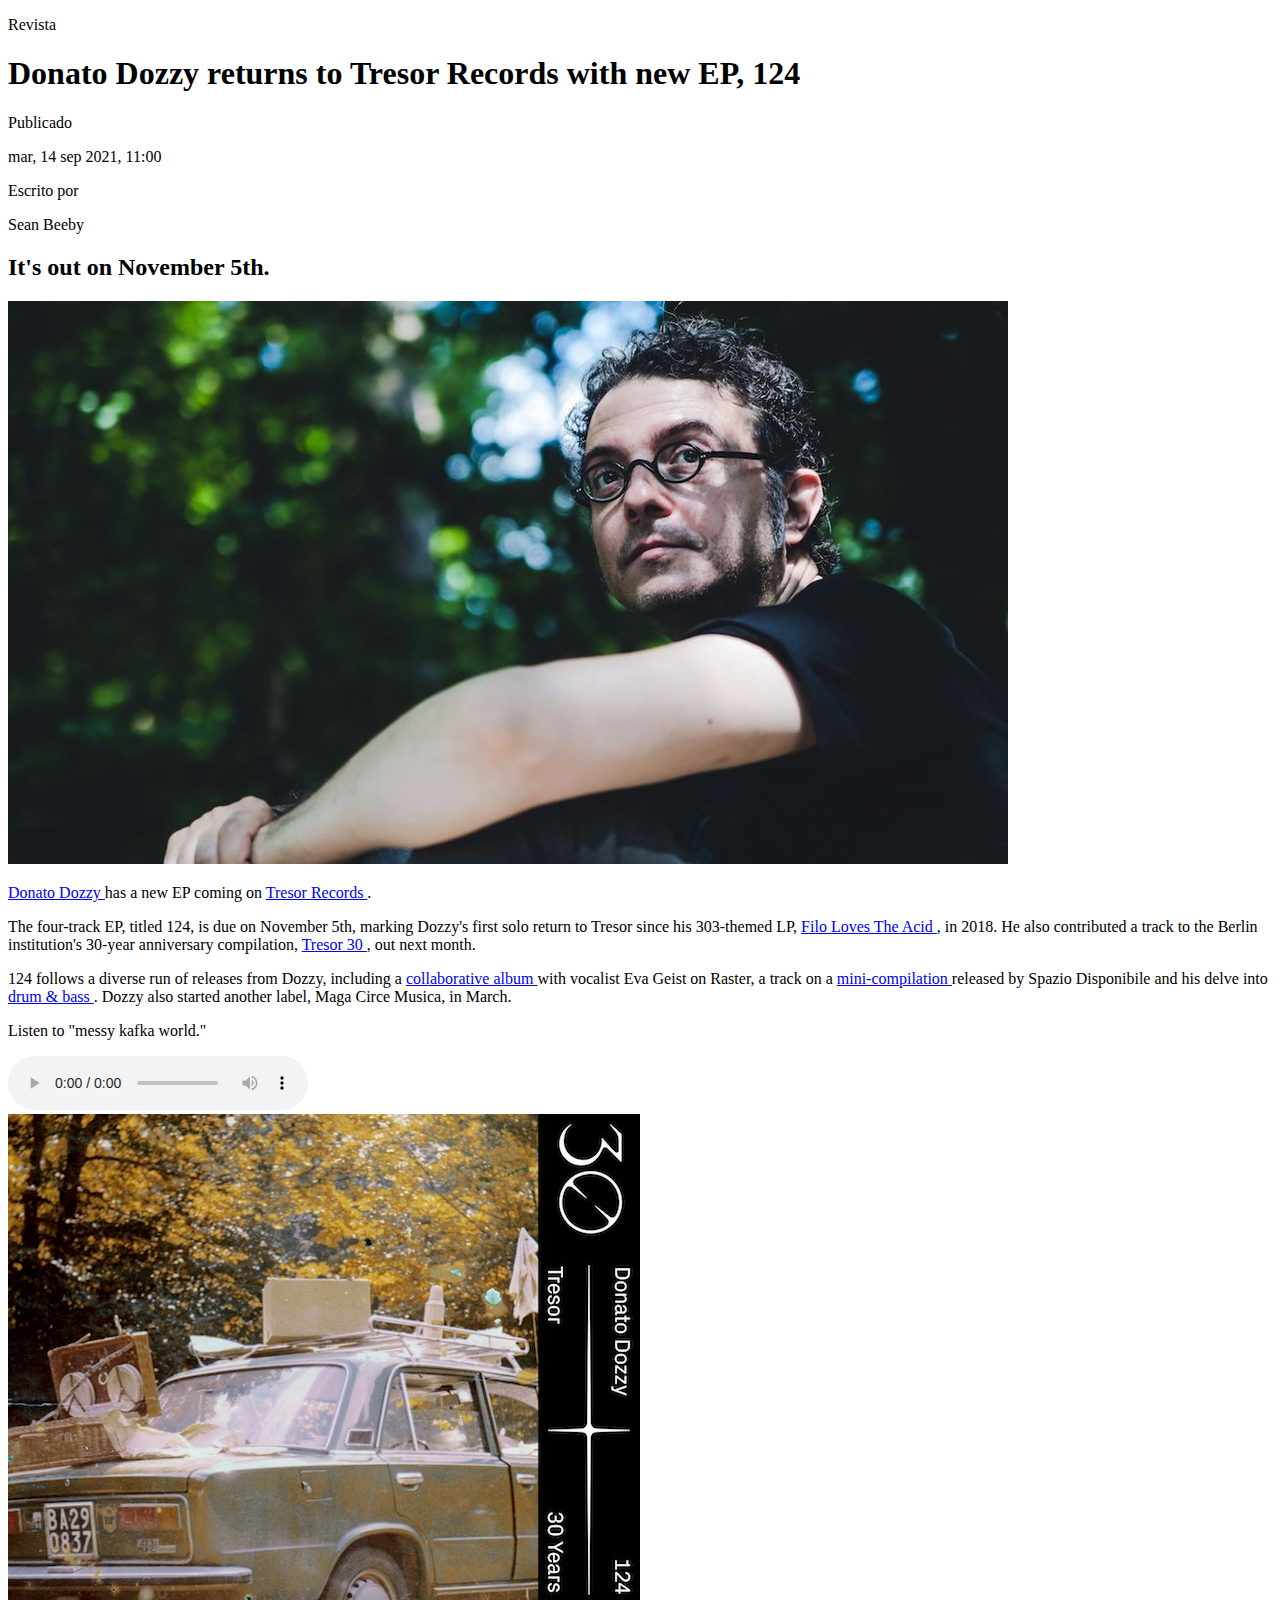
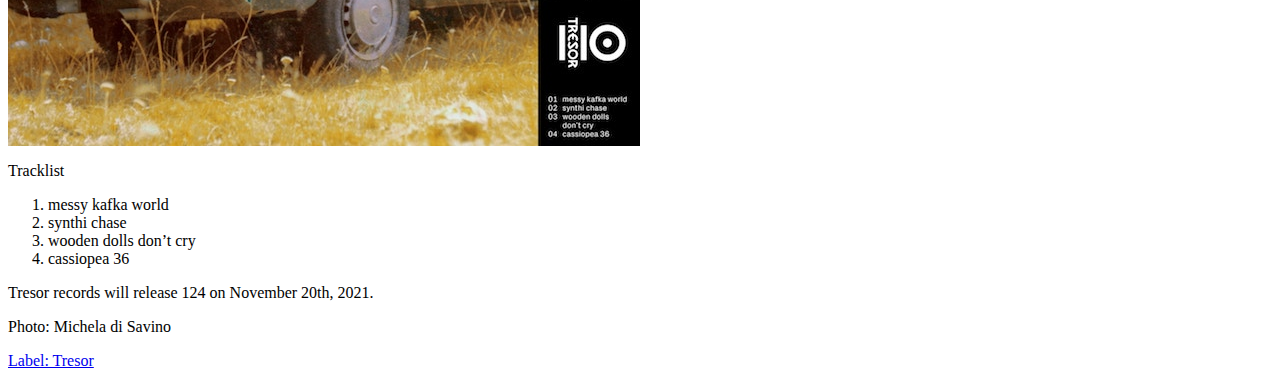
==== index.html @ 5bf3c591 "Initial Commit" ====
<!DOCTYPE html>
<html>
  <head>
    <meta charset="UTF-8">
    <meta name="viewport" content="width=device-width">
    <title>
      Donato Dozzy returns to Tresor Records with new EP, 124 · News ⟋ RA
    </title>
  </head>
  <body>
    <header>
      <div>
        <p>Revista</p>
        <h1>Donato Dozzy returns to Tresor Records with new EP, 124</h1>
      </div>
      <div>
        <span>
          <p>Publicado</p>
          <p>mar, 14 sep 2021, 11:00</p>
        </span>
        <span>
          <p>Escrito por</p>
          <p>Sean Beeby</p>
        </span>
      </div>
    </header>
    <main>
      <h2>
        It's out on November 5th.
      </h2>
      <img src="./images/donatodozzy.jpg" alt="Donato Dozzy press pic">
      <article>
        <p>
          <a href="https://ra.co/dj/donatodozzy">
            Donato Dozzy
          </a>
          has a new EP coming on
          <a href="https://ra.co/record-label.aspx?id=999">
            Tresor Records
          </a>.
        </p>
        <p>
          The four-track EP, titled 124, is due on November 5th, marking Dozzy's first solo return to Tresor
          since his 303-themed LP,
          <a href="https://ra.co/reviews/22749">
            Filo Loves The Acid
          </a>
          , in 2018.
          He also contributed a track to the Berlin institution's 30-year anniversary compilation,
          <a href="https://ra.co/news/75159">
            Tresor 30
          </a>
          , out next month.
        </p>
        <p>
          124 follows a diverse run of releases from Dozzy, including a
          <a href="https://ra.co/news/73414">
            collaborative album
          </a>
          with vocalist Eva Geist on Raster, a track on a
          <a href="https://ra.co/reviews/25342">
          mini-compilation
          </a>
           released by Spazio Disponibile and his delve into
          <a href="https://ra.co/reviews/25342">
          drum & bass
          </a>
          . Dozzy also started another label, Maga Circe Musica,
          in March.
        </p>
        <div>
          <p>
            Listen to "messy kafka world."
          </p>
          <audio controls>
            <source src="./audios/LondonGrammar-IfYouWaitCalibreRemix.mp3">
          </audio>
        </div>
        <img src="./images/albumcover.jpg" alt="Album Cover" style="display: block;">
        <div>
          <p>
            Tracklist
          </p>
          <ol>
            <li>
              messy kafka world
            </li>
            <li>
              synthi chase
            </li>
            <li>
              wooden dolls don’t cry
            </li>
            <li>
              cassiopea 36
            </li>
          </ol>
        </div>
        <p>
          Tresor records will release 124 on November 20th, 2021.
        </p>
        <p>
          Photo: Michela di Savino
        </p>
        <a href="https://ra.co/record-label.aspx?id=999">
          Label: Tresor
        </a>
      </article>
    </main>
  </body>
</html>
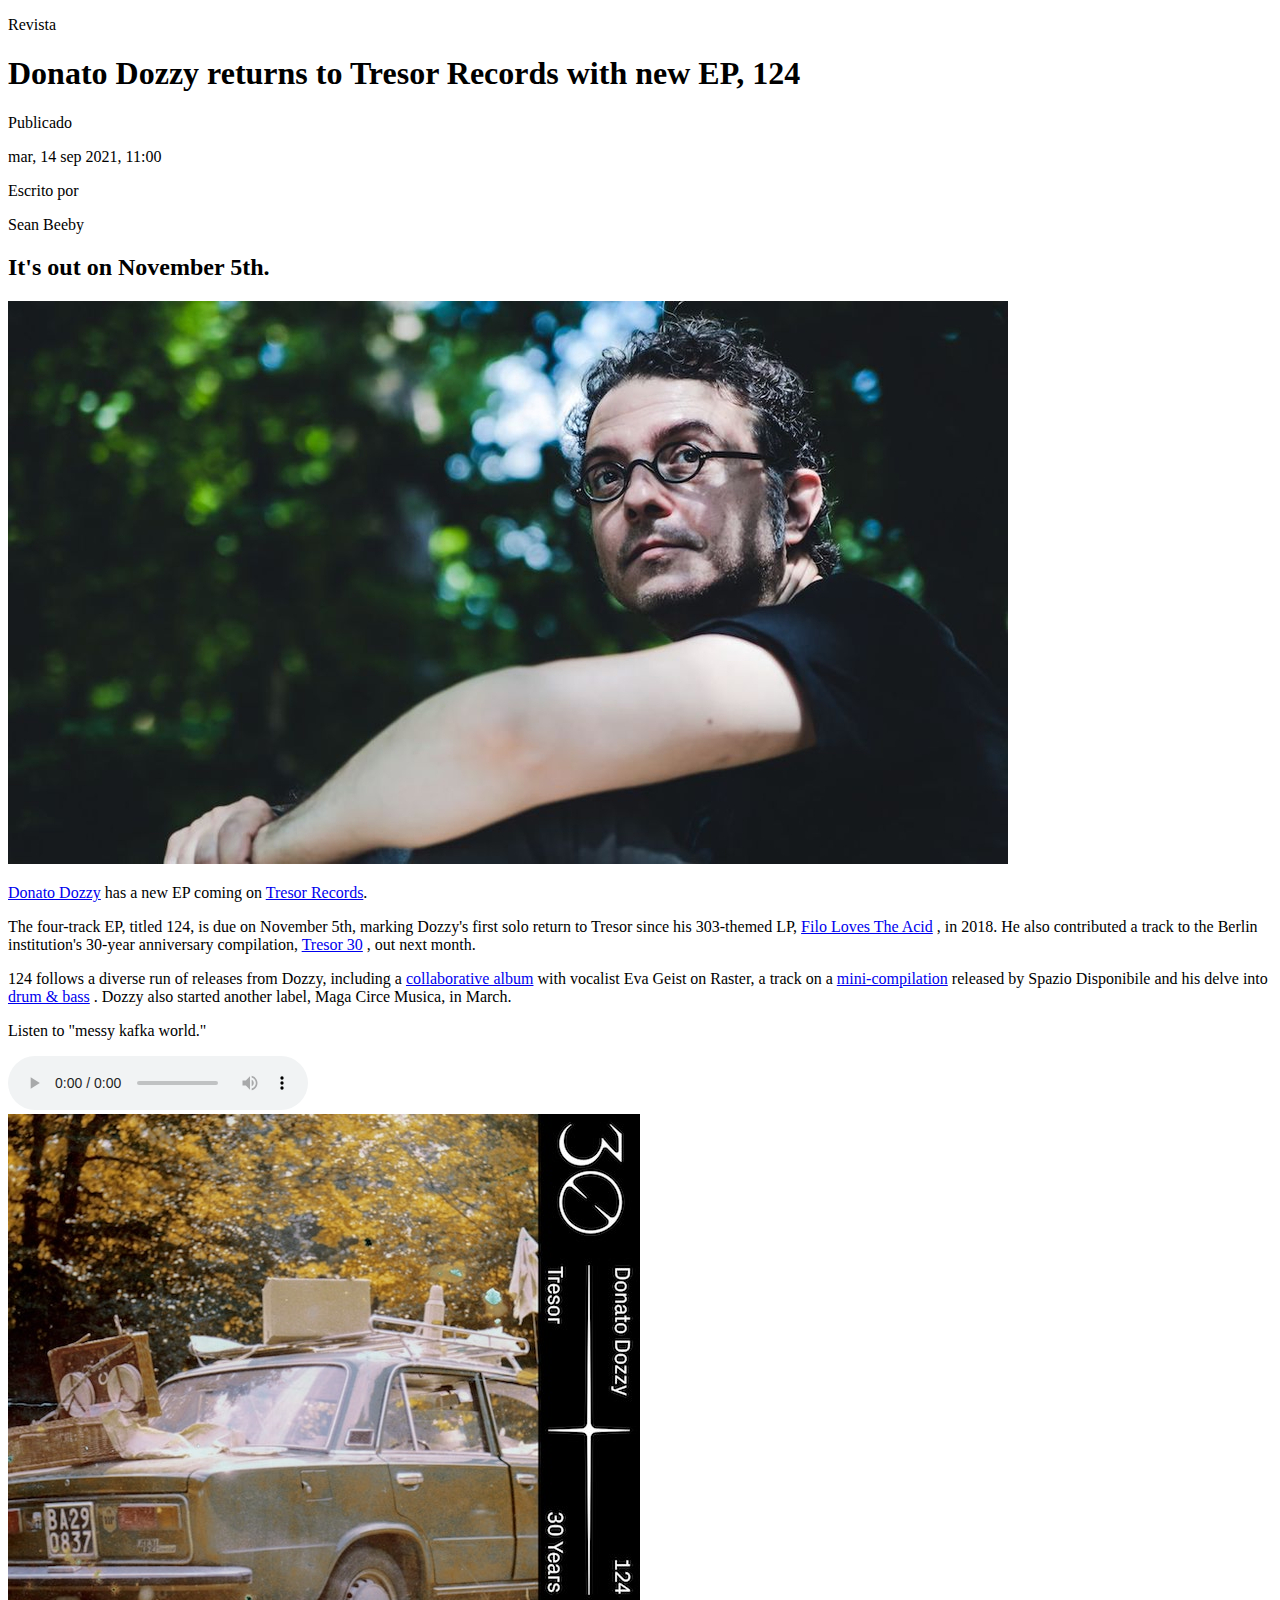
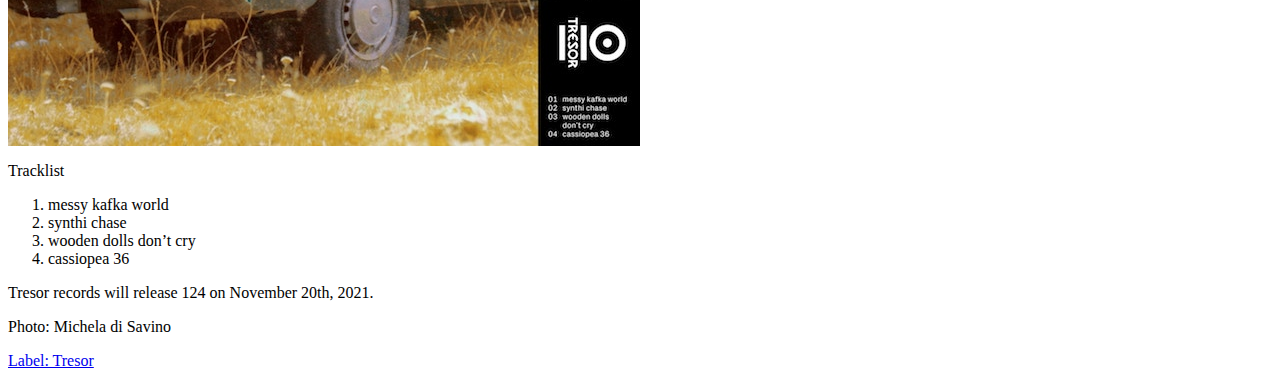
==== commit a7d64a52: "Correciones prolijidad codigo" ====
--- a/index.html
+++ b/index.html
@@ -3,9 +3,7 @@
   <head>
     <meta charset="UTF-8">
     <meta name="viewport" content="width=device-width">
-    <title>
-      Donato Dozzy returns to Tresor Records with new EP, 124 · News ⟋ RA
-    </title>
+    <title>Donato Dozzy returns to Tresor Records with new EP, 124 · News ⟋ RA</title>
   </head>
   <body>
     <header>
@@ -25,87 +23,57 @@
       </div>
     </header>
     <main>
-      <h2>
-        It's out on November 5th.
-      </h2>
+      <h2>It's out on November 5th.</h2>
       <img src="./images/donatodozzy.jpg" alt="Donato Dozzy press pic">
-      <article>
-        <p>
-          <a href="https://ra.co/dj/donatodozzy">
-            Donato Dozzy
-          </a>
-          has a new EP coming on
-          <a href="https://ra.co/record-label.aspx?id=999">
-            Tresor Records
-          </a>.
-        </p>
-        <p>
-          The four-track EP, titled 124, is due on November 5th, marking Dozzy's first solo return to Tresor
-          since his 303-themed LP,
-          <a href="https://ra.co/reviews/22749">
-            Filo Loves The Acid
-          </a>
-          , in 2018.
-          He also contributed a track to the Berlin institution's 30-year anniversary compilation,
-          <a href="https://ra.co/news/75159">
-            Tresor 30
-          </a>
-          , out next month.
-        </p>
-        <p>
-          124 follows a diverse run of releases from Dozzy, including a
-          <a href="https://ra.co/news/73414">
-            collaborative album
-          </a>
-          with vocalist Eva Geist on Raster, a track on a
-          <a href="https://ra.co/reviews/25342">
-          mini-compilation
-          </a>
-           released by Spazio Disponibile and his delve into
-          <a href="https://ra.co/reviews/25342">
-          drum & bass
-          </a>
-          . Dozzy also started another label, Maga Circe Musica,
-          in March.
-        </p>
-        <div>
-          <p>
-            Listen to "messy kafka world."
-          </p>
-          <audio controls>
-            <source src="./audios/LondonGrammar-IfYouWaitCalibreRemix.mp3">
-          </audio>
-        </div>
-        <img src="./images/albumcover.jpg" alt="Album Cover" style="display: block;">
-        <div>
-          <p>
-            Tracklist
-          </p>
-          <ol>
-            <li>
-              messy kafka world
-            </li>
-            <li>
-              synthi chase
-            </li>
-            <li>
-              wooden dolls don’t cry
-            </li>
-            <li>
-              cassiopea 36
-            </li>
-          </ol>
-        </div>
-        <p>
-          Tresor records will release 124 on November 20th, 2021.
-        </p>
-        <p>
-          Photo: Michela di Savino
-        </p>
-        <a href="https://ra.co/record-label.aspx?id=999">
-          Label: Tresor
-        </a>
-      </article>
+      
+      <p>
+        <a href="https://ra.co/dj/donatodozzy">Donato Dozzy</a>
+        has a new EP coming on
+        <a href="https://ra.co/record-label.aspx?id=999">Tresor Records</a>.
+      </p>
+      
+      <p>
+        The four-track EP, titled 124, is due on November 5th, marking Dozzy's first solo return to Tresor
+        since his 303-themed LP,
+        <a href="https://ra.co/reviews/22749">Filo Loves The Acid</a>
+        , in 2018. He also contributed a track to the Berlin institution's 30-year anniversary compilation,
+        <a href="https://ra.co/news/75159">Tresor 30</a>
+        , out next month.
+      </p>
+      
+      <p>
+        124 follows a diverse run of releases from Dozzy, including a
+        <a href="https://ra.co/news/73414">collaborative album</a>
+        with vocalist Eva Geist on Raster, a track on a
+        <a href="https://ra.co/reviews/25342">mini-compilation</a>
+        released by Spazio Disponibile and his delve into
+        <a href="https://ra.co/reviews/25342">drum & bass</a>
+        . Dozzy also started another label, Maga Circe Musica,
+        in March.
+      </p>
+      
+      <div>
+        <p>Listen to "messy kafka world."</p>
+        <audio controls>
+          <source src="./audios/LondonGrammar-IfYouWaitCalibreRemix.mp3">
+        </audio>
+      </div>
+      
+      <img src="./images/albumcover.jpg" alt="Album Cover" style="display: block;">
+      
+      <div>
+        <p>Tracklist</p>
+        <ol>
+          <li>messy kafka world</li>
+          <li>synthi chase</li>
+          <li>wooden dolls don’t cry</li>
+          <li>cassiopea 36</li>
+        </ol>
+      </div>
+      
+      <p>Tresor records will release 124 on November 20th, 2021.</p>
+      <p>Photo: Michela di Savino</p>
+      <a href="https://ra.co/record-label.aspx?id=999">Label: Tresor</a>
     </main>
   </body>
 </html>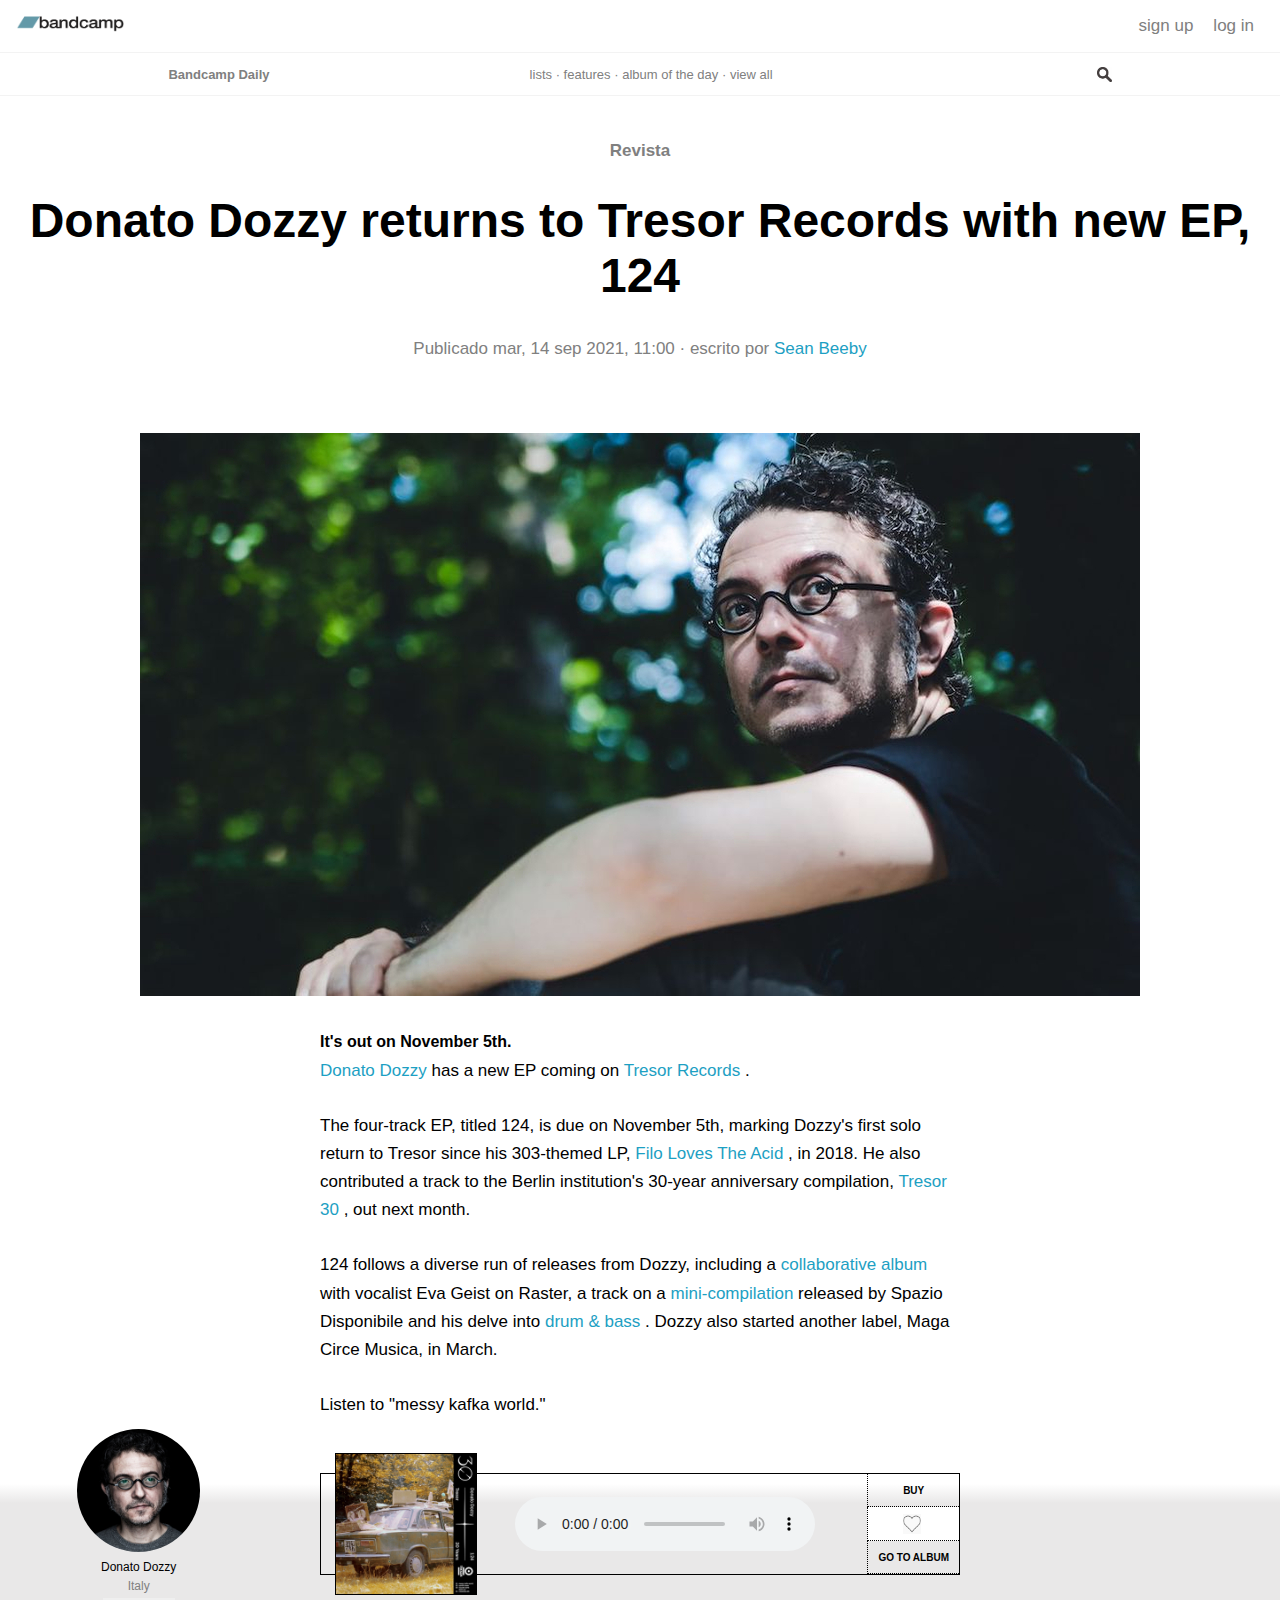
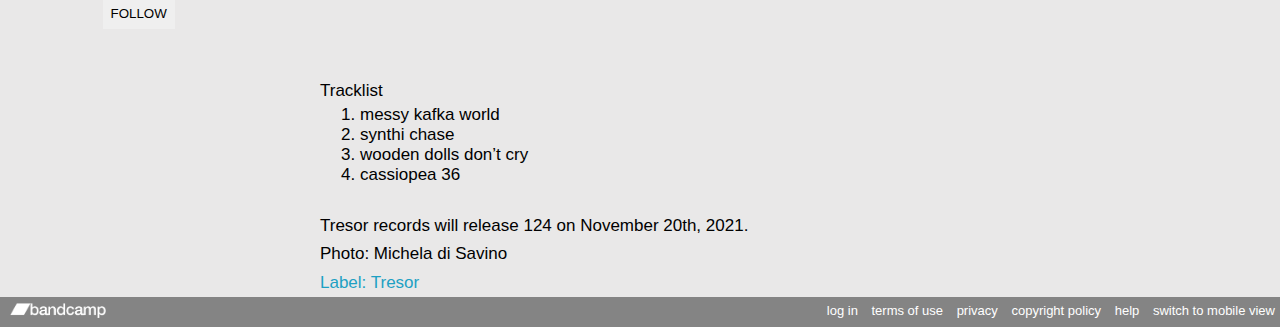
==== commit 23230801: "add style to index.html" ====
--- a/index.html
+++ b/index.html
@@ -1,79 +1,169 @@
 <!DOCTYPE html>
 <html>
-  <head>
+<head>
     <meta charset="UTF-8">
     <meta name="viewport" content="width=device-width">
+    <link rel="stylesheet" href="style.css">
     <title>Donato Dozzy returns to Tresor Records with new EP, 124 · News ⟋ RA</title>
-  </head>
-  <body>
+</head>
+<body>
     <header>
-      <div>
-        <p>Revista</p>
-        <h1>Donato Dozzy returns to Tresor Records with new EP, 124</h1>
-      </div>
-      <div>
-        <span>
-          <p>Publicado</p>
-          <p>mar, 14 sep 2021, 11:00</p>
-        </span>
-        <span>
-          <p>Escrito por</p>
-          <p>Sean Beeby</p>
-        </span>
-      </div>
+        <nav class="menu-nav">
+            <a href="https://bandcamp.com/">
+                <img src="./images/bandcamp/logo1.png" alt="" class="nav-logo">
+            </a>
+            <ul>
+                <li class="nav-button">
+                    <a href="">sign up</a>
+                </li>
+                <li class="nav-button">
+                    <a href="https://bandcamp.com/login?from=menubar">log in</a>
+                </li>
+            </ul>
+        </nav>
+        <nav class="daily-nav">
+            <a href="https://daily.bandcamp.com/" class="daily-link strong">Bandcamp Daily</a>
+            <span class="daily-links-container">
+                <a href="https://daily.bandcamp.com/lists" class="daily-link">lists</a>
+                <span>·</span>
+                <a href="https://daily.bandcamp.com/features" class="daily-link">features</a>
+                <span>·</span>
+                <a href="https://daily.bandcamp.com/album-of-the-day" class="daily-link">album of the day</a>
+                <span>·</span>
+                <a href="https://daily.bandcamp.com/lists/modern-trip-hop-list" class="daily-link">view all</a>
+            </span>
+            <button id="search-button"></button>
+        </nav>
     </header>
     <main>
-      <h2>It's out on November 5th.</h2>
-      <img src="./images/donatodozzy.jpg" alt="Donato Dozzy press pic">
-      
-      <p>
-        <a href="https://ra.co/dj/donatodozzy">Donato Dozzy</a>
-        has a new EP coming on
-        <a href="https://ra.co/record-label.aspx?id=999">Tresor Records</a>.
-      </p>
-      
-      <p>
-        The four-track EP, titled 124, is due on November 5th, marking Dozzy's first solo return to Tresor
-        since his 303-themed LP,
-        <a href="https://ra.co/reviews/22749">Filo Loves The Acid</a>
-        , in 2018. He also contributed a track to the Berlin institution's 30-year anniversary compilation,
-        <a href="https://ra.co/news/75159">Tresor 30</a>
-        , out next month.
-      </p>
-      
-      <p>
-        124 follows a diverse run of releases from Dozzy, including a
-        <a href="https://ra.co/news/73414">collaborative album</a>
-        with vocalist Eva Geist on Raster, a track on a
-        <a href="https://ra.co/reviews/25342">mini-compilation</a>
-        released by Spazio Disponibile and his delve into
-        <a href="https://ra.co/reviews/25342">drum & bass</a>
-        . Dozzy also started another label, Maga Circe Musica,
-        in March.
-      </p>
-      
-      <div>
-        <p>Listen to "messy kafka world."</p>
-        <audio controls>
-          <source src="./audios/LondonGrammar-IfYouWaitCalibreRemix.mp3">
-        </audio>
-      </div>
-      
-      <img src="./images/albumcover.jpg" alt="Album Cover" style="display: block;">
-      
-      <div>
-        <p>Tracklist</p>
-        <ol>
-          <li>messy kafka world</li>
-          <li>synthi chase</li>
-          <li>wooden dolls don’t cry</li>
-          <li>cassiopea 36</li>
-        </ol>
-      </div>
-      
-      <p>Tresor records will release 124 on November 20th, 2021.</p>
-      <p>Photo: Michela di Savino</p>
-      <a href="https://ra.co/record-label.aspx?id=999">Label: Tresor</a>
+        <article id="main-article">
+            <div class="article-header">
+                <a href="#" class="link1">Revista</a>
+                <h1>Donato Dozzy returns to Tresor Records with new EP, 124</h1>
+                <p>
+                    Publicado mar, 14 sep 2021, 11:00 · escrito por
+                    <a href="" class="link2">
+                        Sean Beeby
+                    </a>
+                </p>     
+                <div class="cover-container">
+                    <img src="./images/resident-advisor/donatodozzy.jpg" alt="Donato Dozzy press pic">
+                </div>
+            </div>
+            <section>
+                <h2>It's out on November 5th.</h2>
+                <p>
+                    <a href="https://ra.co/dj/donatodozzy" class="link2">
+                        Donato Dozzy
+                    </a>
+                    has a new EP coming on
+                    <a href="https://ra.co/record-label.aspx?id=999" class="link2">
+                        Tresor Records
+                    </a>.
+                </p>
+            </section>
+            <section>
+                <p>
+                    The four-track EP, titled 124, is due on November 5th, marking Dozzy's first solo return to Tresor
+                    since his 303-themed LP,
+                    <a href="https://ra.co/reviews/22749" class="link2">
+                        Filo Loves The Acid
+                    </a>
+                    , in 2018. He also contributed a track to the Berlin institution's 30-year anniversary compilation,
+                    <a href="https://ra.co/news/75159" class="link2">
+                        Tresor 30
+                    </a>
+                    , out next month.
+                </p>
+            </section>
+            <section>
+                <p>
+                    124 follows a diverse run of releases from Dozzy, including a
+                    <a href="https://ra.co/news/73414" class="link2">
+                        collaborative album
+                    </a>
+                    with vocalist Eva Geist on Raster, a track on a
+                    <a href="https://ra.co/reviews/25342" class="link2">
+                        mini-compilation
+                    </a>
+                    released by Spazio Disponibile and his delve into
+                    <a href="https://ra.co/reviews/25342" class="link2">
+                        drum & bass
+                    </a>
+                    . Dozzy also started another label, Maga Circe Musica,
+                    in March.
+                </p>
+            </section>
+            <section>
+                <p>
+                    Listen to "messy kafka world."
+                </p>
+                <div class="profile-player-merch">
+                    <span class="artist-profile">
+                        <a href="https://f4.bcbits.com/img/0024888549_20.jpg">
+                            <img src="./images/resident-advisor/donatodozzy-profile.jpg" alt="">
+                        </a>
+                        <a href="https://sneakerpimps.bandcamp.com/">Donato Dozzy</a>
+                        <span>Italy</span>
+                        <button>FOLLOW</button>
+                    </span>
+                    <div class="player-container">
+                        <div class="player-img-container">
+                            <img src="./images/resident-advisor/albumcover.jpg" alt="">
+                        </div>
+                        <audio src="" controls></audio>
+                        <span class="player-links">
+                            <a href="#">
+                                BUY
+                            </a>
+                            <button></button>
+                            <a href="#">
+                                GO TO ALBUM
+                            </a>
+                        </span>
+                    </div>
+                    <span class="album-merch hidden">
+                    </span>
+                </div>
+            </section>
+            <section>
+                <p>
+                    Tracklist
+                    <ol>
+                        <li>messy kafka world</li>
+                        <li>synthi chase</li>
+                        <li>wooden dolls don’t cry</li>
+                        <li>cassiopea 36</li>
+                    </ol>
+                </p>
+            </section>
+            <section>
+                <p>
+                    Tresor records will release 124 on November 20th, 2021.
+                </p>
+                <p>
+                    Photo: Michela di Savino
+                </p>
+                <p>
+                    <a href="https://ra.co/record-label.aspx?id=999" class="link2">
+                        Label: Tresor
+                    </a>
+                </p>
+            </section>
+        </article>
     </main>
-  </body>
+    <footer>
+        <a href="https://bandcamp.com/?from=logo">
+            <img src="./images/bandcamp/logo2.png" alt="">
+        </a>
+        <span>
+            <a href="https://bandcamp.com/login?from=footer">log in</a>
+            <a href="https://bandcamp.com/terms_of_use">terms of use</a>
+            <a href="https://bandcamp.com/privacy">privacy</a>
+            <a href="https://bandcamp.com/copyright">copyright policy</a>
+            <a href="https://bandcamp.com/help_contact">help</a>
+            <a href="">switch to mobile view</a>
+        </span>
+    </footer>
+</body>
 </html>--- a/style.css
+++ b/style.css
@@ -0,0 +1,392 @@
+* {
+    box-sizing: border-box;
+}
+body {
+    margin: 0;
+    font-family: sans-serif;
+    font-weight:lighter;
+    width: 100%;
+    height: 100%;
+    font-size: 17px;
+    overflow-x: hidden;
+    background: linear-gradient( 0deg, #e9e8e8 0%, #e9e8e8 22%, #ffffff 23%);
+}
+nav {
+    display: flex;
+    align-items: center;
+    border-bottom: 1px solid #f3f3f3;
+    height: 53px;
+    padding: 0 16px;
+}
+h1 {
+    font-size: 3rem;
+    color: black;
+}
+h2 {
+    font-size: 1rem;
+}
+h3 {
+    font-size: 3rem;
+    font-style: italic;
+    color: #e9e8e8;
+    text-shadow: 0px 1px black,
+                 0px -1px black,
+                 1px 0px black,
+                 0px 1px black;
+    
+}
+a {
+    text-decoration: none;
+    color: gray;
+}
+a:hover {
+    text-decoration: underline;
+}
+.nav-logo {
+    width: 108px;
+    height: 17px;
+}
+ul {
+    list-style: none;
+    display: flex;
+    align-items: center;
+    height: 100%;
+}
+ol {
+    width: 50%;
+    margin: auto;
+    text-align: left;
+}
+.nav-button {
+    padding: 0 10px 0 10px;
+    height: 100%;
+    display: flex;
+    align-items: center;
+}
+.nav-button:hover {
+    background-color: #f3f3f3;
+    cursor: pointer;
+    height: 53px;
+}
+img {
+    max-width: 100%;
+}
+.menu-nav {
+    justify-content: space-between;
+}
+#search-button {
+    border: none;
+    cursor: pointer;
+    width: 15px;
+    height: 15px;
+    background: url("./images/bandcamp/search-icon.jpg") white no-repeat;
+    background-size: 100%;
+}
+.daily-link {
+    color: gray;
+}
+.daily-link:hover {
+    text-decoration: underline;
+    color: royalblue;
+}
+.daily-nav {
+    color: gray;
+    font-size: 0.8125rem;
+    justify-content: space-around;
+    height: 43px;
+    padding-left: 3vw;
+    padding-right: 3vw;
+    margin-bottom: 5vh;
+}
+.strong {
+    font-weight: bold;
+}
+article {
+    text-align: center;
+}
+.article-header {
+    color: gray;
+}
+.link1 {
+    font-weight: bold;
+}
+.link1:hover {
+    text-decoration: underline;
+}
+.link2 {
+    color: #1da0c3;
+}
+.link2:visited {
+    color: #1da0c3;
+}
+.link3 {
+    color: black;
+    font-style: italic;
+    font-weight: bold;
+    font-size: 0.9rem;
+}
+.daily-links-container {
+    padding-right: 5vw;
+}
+.cover-container {
+    position: relative;
+    margin-top: 70px;
+    width: 100%;
+}
+#play-button {
+    width: 65px;
+    height: 65px;
+    background: url("./images/bandcamp/play-icon.png") white no-repeat;
+    background-size: 100%;
+    border-radius: 100%;
+    border: 1px solid black;
+    position: absolute;
+    left: 48%;
+    top: -32.5px;
+}
+#play-button:hover {
+    width: 68px;
+    height: 68px;
+    transition: 0.1s ease-out;
+    cursor: pointer;
+}
+.new-container {
+    width: 100%;
+    display: flex;
+}
+.side-column {
+    width: 25%;
+}
+.mid-column {
+    width: 50%;
+    text-align: left;
+}
+#main-article p, h2{
+    margin: 0.75rem 0;
+    line-height: 1.76rem;
+    width: 50%;
+    margin: auto;
+}
+#main-article section{
+    text-align: left;
+    margin-top: 3vh;
+}
+.profile-player-merch {
+    display: flex;
+    justify-content: space-around;
+    align-items: center;
+    margin: auto;
+    margin: 0 0 3rem 0;
+}
+.player-container {
+    display: flex;
+    border: 1px solid black;
+    height: 8vw;
+    width: 50%;
+    align-items: center;
+    justify-content: space-between;
+}
+.player-img-container {
+    width: 11.1vw;
+    height: 11.1vw;
+}
+.player-container img {
+    display: block;
+    border: 1px solid black;
+    margin-left: 10%;
+}
+.player-links {
+    display: flex;
+    flex-direction: column;
+    justify-content: space-around;
+    height: 100%;
+    font-size: 12px;
+}
+.player-links * {
+    display: flex;
+    align-items: center;
+    justify-content: space-evenly;
+    height: 100%;
+    padding: 0 10px 0 10px;
+    border-left: 1px dotted black;
+    border-bottom: 1px dotted black;
+    color: black;
+    font-weight: bold;
+    font-size: 10px;
+}
+.player-links button {
+    background: url("./images/bandcamp/heart-icon.png") white no-repeat;
+    background-size: 20%;
+    background-position: 35px 7px;
+    outline: none;
+    border-top: none;
+    border-right: none;
+    cursor: pointer;
+}
+.artist-profile {
+    display: flex;
+    flex-direction: column;
+    align-items: center;
+    font-size: 0.75rem;
+    width: 15vw;
+}
+.artist-profile * {
+    margin-top: 5px;
+}
+.artist-profile img {
+    width: 9.6vw;
+    height: 9.6vw;
+    border-radius: 100%;
+}
+.artist-profile img:hover {
+    border: 1px solid black;
+}
+.artist-profile a {
+    color: black;
+}
+.artist-profile span {
+    color: gray;
+}
+.artist-profile button {
+    border: none;
+    width: fit-content;
+    margin: auto;
+    margin-top: 5px;
+    padding: 8px;
+}
+.artist-profile button:hover {
+    cursor: pointer;
+    color: #1da0c3;
+}
+.album-merch {
+    display: flex;
+    flex-direction: column;
+    align-items: center;
+    font-size: 0.75rem;
+    width: 15vw;
+    text-align:center
+}
+.album-merch img {
+    width: 100%;
+}
+.album-merch img:hover {
+    cursor: pointer;
+    border: 1px solid black;
+}
+.merch-photos {
+    display: flex;
+    width: 100%;
+}
+.merch-photos img {
+    width: 33%;
+}
+.hidden {
+    visibility: hidden;
+}
+.article-end {
+    width: 17px;
+    height: 11px;
+    background: url("./images/bandcamp/bc-logo-end.png") no-repeat;
+    background-size: 100%;
+    margin: auto;
+    margin-top: 10vh;
+}
+.tag {
+    color: gray;
+    background-color: white;
+    border: 1px solid gray;
+    border-radius: 2rem;
+    padding: 2px 15px 2px 15px;
+    display: block;
+    margin: auto;
+    margin-top: 10vh;
+    margin-bottom: 10vh;
+    width: fit-content;
+}
+.tag:hover {
+    color: black;
+    border-color: black;
+    text-decoration: none;
+}
+.read-more {
+    text-align: center !important;
+    margin-top: 7vh;
+}
+.stories {
+    width: 75%;
+    margin: auto;
+}
+.stories-footer {
+    font-size: 0.75rem;
+    color: gray;
+}
+.stories-container {
+    justify-content: space-between;
+    display: flex;
+}
+.stories-container article {
+    width: 32%;
+    text-align: left;
+}
+.link4 {
+    color: black;
+    font-size: 1.1rem;
+}
+.header {
+    display: flex;
+    align-items: baseline;
+    justify-content: space-between;
+    width: 30%;
+}
+#latest article {
+    width: 15%;
+}
+#latest .stories-container a {
+    font-size: 0.825rem;
+}
+#radio {
+    width: 50%;
+    margin: auto;
+    margin-bottom: 16vh;
+}
+#radio .header {
+    width: 80%;
+    margin: auto;
+}
+#radio .img-container {
+    position: relative;
+}
+#radio .footer {
+    display: flex;
+    align-items: center;
+    justify-content: space-evenly;
+    background-color: #2c2c2c;
+    position: absolute;
+    bottom: 0px;
+    width: 100%;
+    color: white;
+    padding: 10px 60px 10px 60px;
+}
+#radio .footer a {
+    color: white;
+    border: 1px solid white;
+    padding: 15px;
+}
+footer {
+    display: flex;
+    justify-content: space-between;
+    background-color: #848484;
+    padding: 6px 0 6px 0;
+    font-size: 0.8125rem;
+    color: white;
+}
+footer a {
+    color: white;
+}
+footer img {
+    width: 96px;
+    margin-left: 10px;
+}
+footer span a {
+    margin: 5px;
+}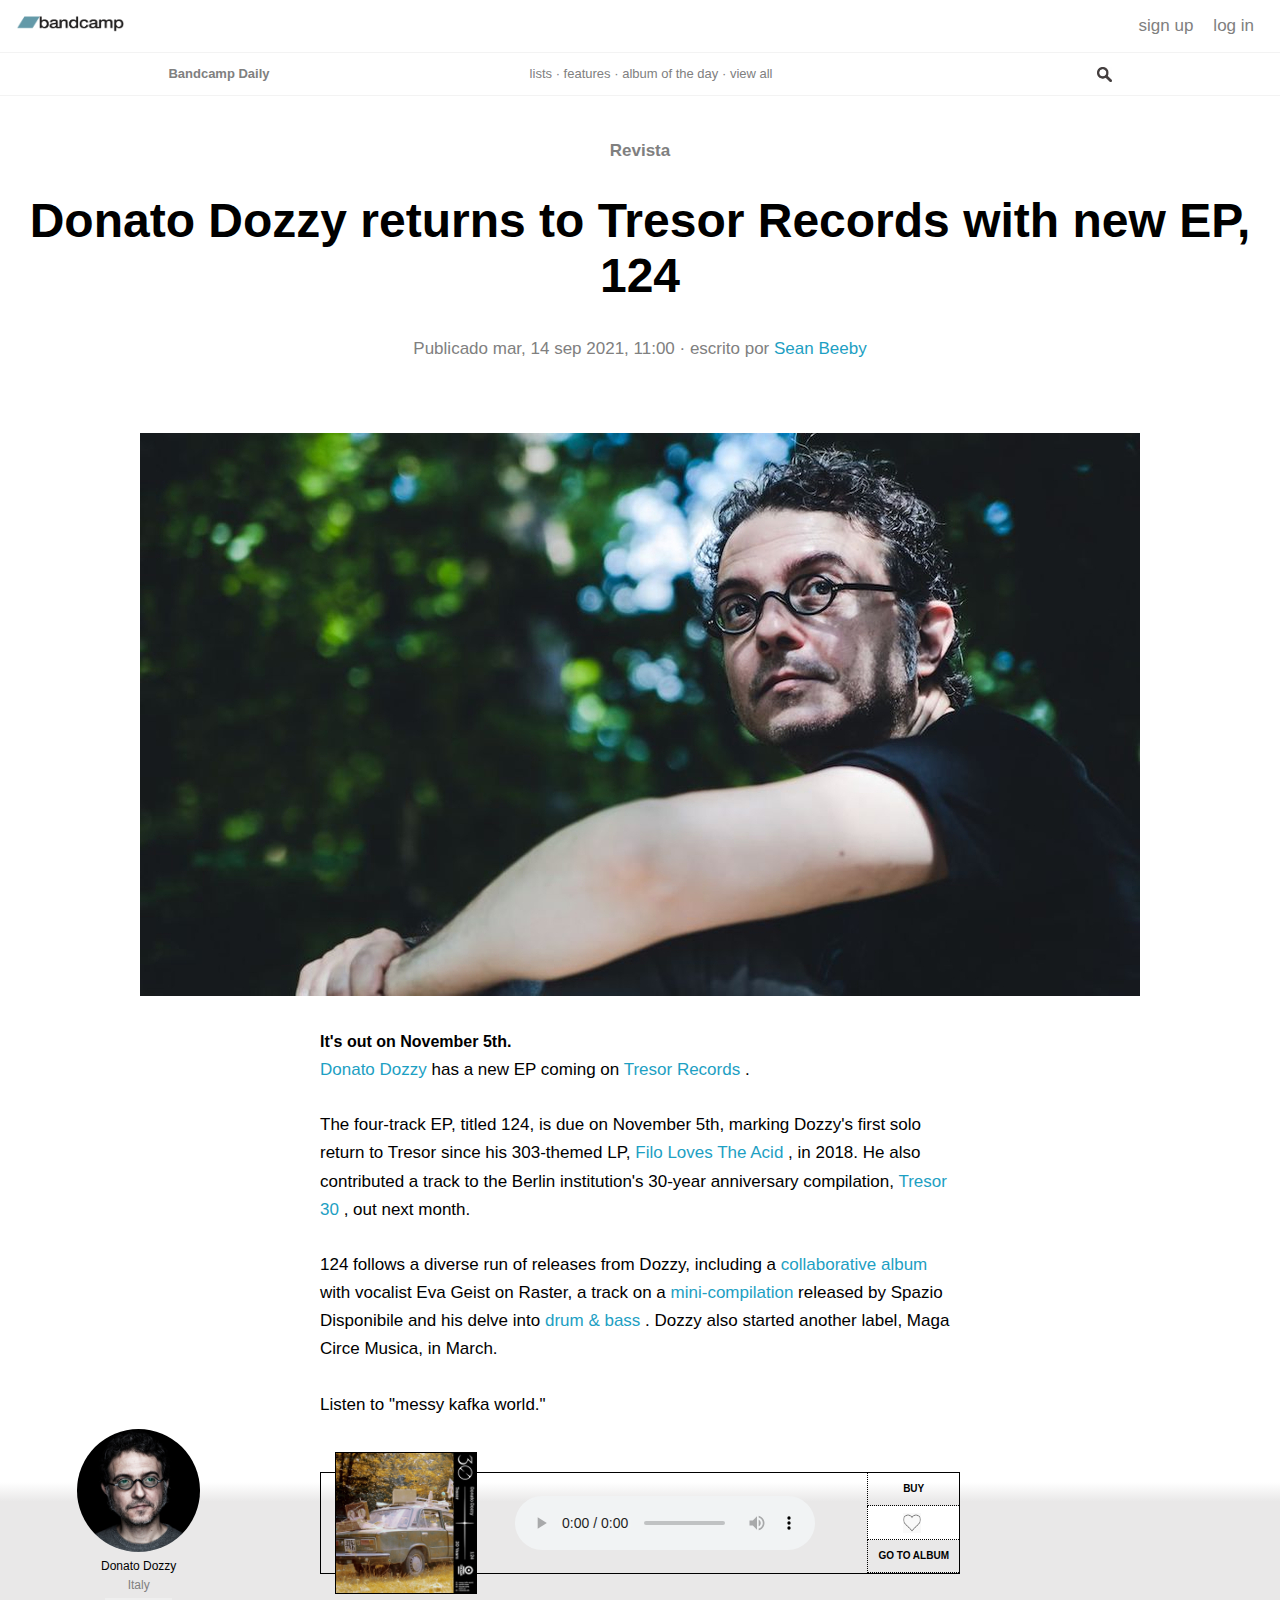
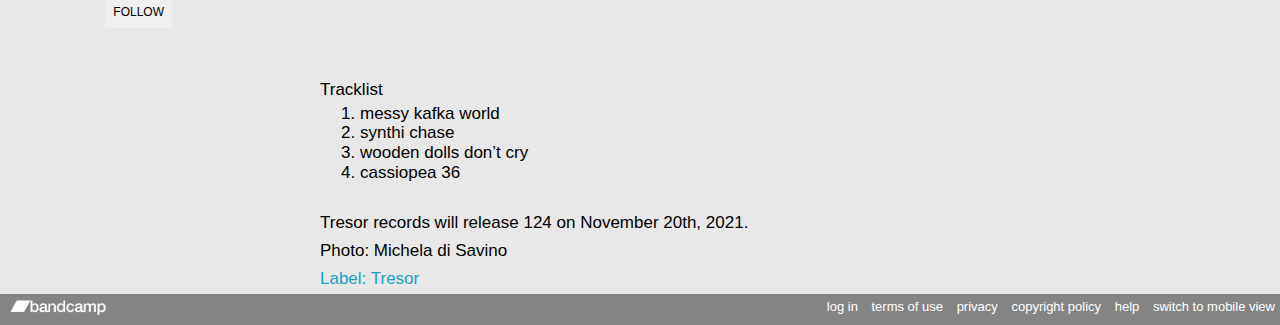
==== commit 96a24a13: "clean up html and organize folders" ====
--- a/index.html
+++ b/index.html
@@ -1,169 +1,175 @@
 <!DOCTYPE html>
-<html>
-<head>
-    <meta charset="UTF-8">
-    <meta name="viewport" content="width=device-width">
-    <link rel="stylesheet" href="style.css">
-    <title>Donato Dozzy returns to Tresor Records with new EP, 124 · News ⟋ RA</title>
-</head>
-<body>
-    <header>
-        <nav class="menu-nav">
-            <a href="https://bandcamp.com/">
-                <img src="./images/bandcamp/logo1.png" alt="" class="nav-logo">
-            </a>
-            <ul>
-                <li class="nav-button">
-                    <a href="">sign up</a>
-                </li>
-                <li class="nav-button">
-                    <a href="https://bandcamp.com/login?from=menubar">log in</a>
-                </li>
-            </ul>
-        </nav>
-        <nav class="daily-nav">
-            <a href="https://daily.bandcamp.com/" class="daily-link strong">Bandcamp Daily</a>
-            <span class="daily-links-container">
-                <a href="https://daily.bandcamp.com/lists" class="daily-link">lists</a>
-                <span>·</span>
-                <a href="https://daily.bandcamp.com/features" class="daily-link">features</a>
-                <span>·</span>
-                <a href="https://daily.bandcamp.com/album-of-the-day" class="daily-link">album of the day</a>
-                <span>·</span>
-                <a href="https://daily.bandcamp.com/lists/modern-trip-hop-list" class="daily-link">view all</a>
-            </span>
-            <button id="search-button"></button>
-        </nav>
-    </header>
-    <main>
-        <article id="main-article">
-            <div class="article-header">
-                <a href="#" class="link1">Revista</a>
-                <h1>Donato Dozzy returns to Tresor Records with new EP, 124</h1>
-                <p>
-                    Publicado mar, 14 sep 2021, 11:00 · escrito por
-                    <a href="" class="link2">
-                        Sean Beeby
+<html lang="en">
+    <head>
+        <meta charset="UTF-8">
+        <meta http-equiv="X-UA-Compatible" content="IE=edge">
+        <meta name="viewport" content="width=device-width, initial-scale=1.0">
+        <link rel="stylesheet" href="css/normalize.css">
+        <link rel="stylesheet" href="css/style.css">
+        <title>Donato Dozzy returns to Tresor Records with new EP, 124 · News ⟋ RA</title>
+    </head>
+    <body>
+        <header>
+            <nav class="menu-nav">
+                <a href="https://bandcamp.com/">
+                    <img src="./images/bandcamp/logo1.png" alt="" class="nav-logo">
+                </a>
+                <ul>
+                    <li class="nav-button">
+                        <a href="">sign up</a>
+                    </li>
+                    <li class="nav-button">
+                        <a href="https://bandcamp.com/login?from=menubar">log in</a>
+                    </li>
+                </ul>
+            </nav>
+            <nav class="daily-nav">
+                <a href="https://daily.bandcamp.com/" class="daily-link strong">Bandcamp Daily</a>
+                <span class="daily-links-container">
+                    <a href="https://daily.bandcamp.com/lists" class="daily-link">lists</a>
+                    <span>·</span>
+                    <a href="https://daily.bandcamp.com/features" class="daily-link">features</a>
+                    <span>·</span>
+                    <a href="https://daily.bandcamp.com/album-of-the-day" class="daily-link">
+                        album of the day
                     </a>
-                </p>     
-                <div class="cover-container">
-                    <img src="./images/resident-advisor/donatodozzy.jpg" alt="Donato Dozzy press pic">
+                    <span>·</span>
+                    <a href="https://daily.bandcamp.com/lists/modern-trip-hop-list" class="daily-link">
+                        view all
+                    </a>
+                </span>
+                <button id="search-button"></button>
+            </nav>
+        </header>
+        <main>
+            <article id="main-article">
+                <div class="article-header">
+                    <a href="#" class="link1">Revista</a>
+                    <h1>Donato Dozzy returns to Tresor Records with new EP, 124</h1>
+                    <p>
+                        Publicado mar, 14 sep 2021, 11:00 · escrito por
+                        <a href="" class="link2">
+                            Sean Beeby
+                        </a>
+                    </p>     
+                    <div class="cover-container">
+                        <img src="./images/resident-advisor/donatodozzy.jpg" alt="Donato Dozzy press pic">
+                    </div>
                 </div>
-            </div>
-            <section>
-                <h2>It's out on November 5th.</h2>
-                <p>
-                    <a href="https://ra.co/dj/donatodozzy" class="link2">
-                        Donato Dozzy
-                    </a>
-                    has a new EP coming on
-                    <a href="https://ra.co/record-label.aspx?id=999" class="link2">
-                        Tresor Records
-                    </a>.
-                </p>
-            </section>
-            <section>
-                <p>
-                    The four-track EP, titled 124, is due on November 5th, marking Dozzy's first solo return to Tresor
-                    since his 303-themed LP,
-                    <a href="https://ra.co/reviews/22749" class="link2">
-                        Filo Loves The Acid
-                    </a>
-                    , in 2018. He also contributed a track to the Berlin institution's 30-year anniversary compilation,
-                    <a href="https://ra.co/news/75159" class="link2">
-                        Tresor 30
-                    </a>
-                    , out next month.
-                </p>
-            </section>
-            <section>
-                <p>
-                    124 follows a diverse run of releases from Dozzy, including a
-                    <a href="https://ra.co/news/73414" class="link2">
-                        collaborative album
-                    </a>
-                    with vocalist Eva Geist on Raster, a track on a
-                    <a href="https://ra.co/reviews/25342" class="link2">
-                        mini-compilation
-                    </a>
-                    released by Spazio Disponibile and his delve into
-                    <a href="https://ra.co/reviews/25342" class="link2">
-                        drum & bass
-                    </a>
-                    . Dozzy also started another label, Maga Circe Musica,
-                    in March.
-                </p>
-            </section>
-            <section>
-                <p>
-                    Listen to "messy kafka world."
-                </p>
-                <div class="profile-player-merch">
-                    <span class="artist-profile">
-                        <a href="https://f4.bcbits.com/img/0024888549_20.jpg">
-                            <img src="./images/resident-advisor/donatodozzy-profile.jpg" alt="">
+                <section>
+                    <h2>It's out on November 5th.</h2>
+                    <p>
+                        <a href="https://ra.co/dj/donatodozzy" class="link2">
+                            Donato Dozzy
                         </a>
-                        <a href="https://sneakerpimps.bandcamp.com/">Donato Dozzy</a>
-                        <span>Italy</span>
-                        <button>FOLLOW</button>
-                    </span>
-                    <div class="player-container">
-                        <div class="player-img-container">
-                            <img src="./images/resident-advisor/albumcover.jpg" alt="">
+                        has a new EP coming on
+                        <a href="https://ra.co/record-label.aspx?id=999" class="link2">
+                            Tresor Records
+                        </a>.
+                    </p>
+                </section>
+                <section>
+                    <p>
+                        The four-track EP, titled 124, is due on November 5th, marking Dozzy's first solo 
+                        return to Tresor since his 303-themed LP,
+                        <a href="https://ra.co/reviews/22749" class="link2">
+                            Filo Loves The Acid
+                        </a>
+                        , in 2018. He also contributed a track to the Berlin institution's 30-year anniversary 
+                        compilation,
+                        <a href="https://ra.co/news/75159" class="link2">
+                            Tresor 30
+                        </a>
+                        , out next month.
+                    </p>
+                </section>
+                <section>
+                    <p>
+                        124 follows a diverse run of releases from Dozzy, including a
+                        <a href="https://ra.co/news/73414" class="link2">
+                            collaborative album
+                        </a>
+                        with vocalist Eva Geist on Raster, a track on a
+                        <a href="https://ra.co/reviews/25342" class="link2">
+                            mini-compilation
+                        </a>
+                        released by Spazio Disponibile and his delve into
+                        <a href="https://ra.co/reviews/25342" class="link2">
+                            drum & bass
+                        </a>
+                        . Dozzy also started another label, Maga Circe Musica,
+                        in March.
+                    </p>
+                </section>
+                <section>
+                    <p>
+                        Listen to "messy kafka world."
+                    </p>
+                    <div class="profile-player-merch">
+                        <span class="artist-profile">
+                            <a href="https://f4.bcbits.com/img/0024888549_20.jpg">
+                                <img src="./images/resident-advisor/donatodozzy-profile.jpg" alt="">
+                            </a>
+                            <a href="https://sneakerpimps.bandcamp.com/">Donato Dozzy</a>
+                            <span>Italy</span>
+                            <button>FOLLOW</button>
+                        </span>
+                        <div class="player-container">
+                            <div class="player-img-container">
+                                <img src="./images/resident-advisor/albumcover.jpg" alt="">
+                            </div>
+                            <audio src="./audios/LondonGrammar-IfYouWaitCalibreRemix.mp3" controls></audio>
+                            <span class="player-links">
+                                <a href="#">
+                                    BUY
+                                </a>
+                                <button></button>
+                                <a href="#">
+                                    GO TO ALBUM
+                                </a>
+                            </span>
                         </div>
-                        <audio src="" controls></audio>
-                        <span class="player-links">
-                            <a href="#">
-                                BUY
-                            </a>
-                            <button></button>
-                            <a href="#">
-                                GO TO ALBUM
-                            </a>
-                        </span>
+                        <span class="album-merch hidden"></span>
                     </div>
-                    <span class="album-merch hidden">
-                    </span>
-                </div>
-            </section>
-            <section>
-                <p>
-                    Tracklist
+                </section>
+                <section>
+                    <p>
+                        Tracklist
+                    </p>
                     <ol>
                         <li>messy kafka world</li>
                         <li>synthi chase</li>
                         <li>wooden dolls don’t cry</li>
                         <li>cassiopea 36</li>
                     </ol>
-                </p>
-            </section>
-            <section>
-                <p>
-                    Tresor records will release 124 on November 20th, 2021.
-                </p>
-                <p>
-                    Photo: Michela di Savino
-                </p>
-                <p>
-                    <a href="https://ra.co/record-label.aspx?id=999" class="link2">
-                        Label: Tresor
-                    </a>
-                </p>
-            </section>
-        </article>
-    </main>
-    <footer>
-        <a href="https://bandcamp.com/?from=logo">
-            <img src="./images/bandcamp/logo2.png" alt="">
-        </a>
-        <span>
-            <a href="https://bandcamp.com/login?from=footer">log in</a>
-            <a href="https://bandcamp.com/terms_of_use">terms of use</a>
-            <a href="https://bandcamp.com/privacy">privacy</a>
-            <a href="https://bandcamp.com/copyright">copyright policy</a>
-            <a href="https://bandcamp.com/help_contact">help</a>
-            <a href="">switch to mobile view</a>
-        </span>
-    </footer>
-</body>
+                </section>
+                <section>
+                    <p>
+                        Tresor records will release 124 on November 20th, 2021.
+                    </p>
+                    <p>
+                        Photo: Michela di Savino
+                    </p>
+                    <p>
+                        <a href="https://ra.co/record-label.aspx?id=999" class="link2">
+                            Label: Tresor
+                        </a>
+                    </p>
+                </section>
+            </article>
+        </main>
+        <footer>
+            <a href="https://bandcamp.com/?from=logo">
+                <img src="./images/bandcamp/logo2.png" alt="">
+            </a>
+            <span>
+                <a href="https://bandcamp.com/login?from=footer">log in</a>
+                <a href="https://bandcamp.com/terms_of_use">terms of use</a>
+                <a href="https://bandcamp.com/privacy">privacy</a>
+                <a href="https://bandcamp.com/copyright">copyright policy</a>
+                <a href="https://bandcamp.com/help_contact">help</a>
+                <a href="">switch to mobile view</a>
+            </span>
+        </footer>
+    </body>
 </html>--- a/css/style.css
+++ b/css/style.css
@@ -0,0 +1,392 @@
+* {
+    box-sizing: border-box;
+}
+body {
+    margin: 0;
+    font-family: sans-serif;
+    font-weight:lighter;
+    width: 100%;
+    height: 100%;
+    font-size: 17px;
+    overflow-x: hidden;
+    background: linear-gradient( 0deg, #e9e8e8 0%, #e9e8e8 22%, #ffffff 23%);
+}
+nav {
+    display: flex;
+    align-items: center;
+    border-bottom: 1px solid #f3f3f3;
+    height: 53px;
+    padding: 0 16px;
+}
+h1 {
+    font-size: 3rem;
+    color: black;
+}
+h2 {
+    font-size: 1rem;
+}
+h3 {
+    font-size: 3rem;
+    font-style: italic;
+    color: #e9e8e8;
+    text-shadow: 0px 1px black,
+                 0px -1px black,
+                 1px 0px black,
+                 0px 1px black;
+    
+}
+a {
+    text-decoration: none;
+    color: gray;
+}
+a:hover {
+    text-decoration: underline;
+}
+.nav-logo {
+    width: 108px;
+    height: 17px;
+}
+ul {
+    list-style: none;
+    display: flex;
+    align-items: center;
+    height: 100%;
+}
+ol {
+    width: 50%;
+    margin: auto;
+    text-align: left;
+}
+.nav-button {
+    padding: 0 10px 0 10px;
+    height: 100%;
+    display: flex;
+    align-items: center;
+}
+.nav-button:hover {
+    background-color: #f3f3f3;
+    cursor: pointer;
+    height: 53px;
+}
+img {
+    max-width: 100%;
+}
+.menu-nav {
+    justify-content: space-between;
+}
+#search-button {
+    border: none;
+    cursor: pointer;
+    width: 15px;
+    height: 15px;
+    background: url("../images/bandcamp/search-icon.jpg") white no-repeat;
+    background-size: 100%;
+}
+.daily-link {
+    color: gray;
+}
+.daily-link:hover {
+    text-decoration: underline;
+    color: royalblue;
+}
+.daily-nav {
+    color: gray;
+    font-size: 0.8125rem;
+    justify-content: space-around;
+    height: 43px;
+    padding-left: 3vw;
+    padding-right: 3vw;
+    margin-bottom: 5vh;
+}
+.strong {
+    font-weight: bold;
+}
+article {
+    text-align: center;
+}
+.article-header {
+    color: gray;
+}
+.link1 {
+    font-weight: bold;
+}
+.link1:hover {
+    text-decoration: underline;
+}
+.link2 {
+    color: #1da0c3;
+}
+.link2:visited {
+    color: #1da0c3;
+}
+.link3 {
+    color: black;
+    font-style: italic;
+    font-weight: bold;
+    font-size: 0.9rem;
+}
+.daily-links-container {
+    padding-right: 5vw;
+}
+.cover-container {
+    position: relative;
+    margin-top: 70px;
+    width: 100%;
+}
+#play-button {
+    width: 65px;
+    height: 65px;
+    background: url("../images/bandcamp/play-icon.png") white no-repeat;
+    background-size: 100%;
+    border-radius: 100%;
+    border: 1px solid black;
+    position: absolute;
+    left: 48%;
+    top: -32.5px;
+}
+#play-button:hover {
+    width: 68px;
+    height: 68px;
+    transition: 0.1s ease-out;
+    cursor: pointer;
+}
+.new-container {
+    width: 100%;
+    display: flex;
+}
+.side-column {
+    width: 25%;
+}
+.mid-column {
+    width: 50%;
+    text-align: left;
+}
+#main-article p, h2{
+    margin: 0.75rem 0;
+    line-height: 1.76rem;
+    width: 50%;
+    margin: auto;
+}
+#main-article section{
+    text-align: left;
+    margin-top: 3vh;
+}
+.profile-player-merch {
+    display: flex;
+    justify-content: space-around;
+    align-items: center;
+    margin: auto;
+    margin: 0 0 3rem 0;
+}
+.player-container {
+    display: flex;
+    border: 1px solid black;
+    height: 8vw;
+    width: 50%;
+    align-items: center;
+    justify-content: space-between;
+}
+.player-img-container {
+    width: 11.1vw;
+    height: 11.1vw;
+}
+.player-container img {
+    display: block;
+    border: 1px solid black;
+    margin-left: 10%;
+}
+.player-links {
+    display: flex;
+    flex-direction: column;
+    justify-content: space-around;
+    height: 100%;
+    font-size: 12px;
+}
+.player-links * {
+    display: flex;
+    align-items: center;
+    justify-content: space-evenly;
+    height: 100%;
+    padding: 0 10px 0 10px;
+    border-left: 1px dotted black;
+    border-bottom: 1px dotted black;
+    color: black;
+    font-weight: bold;
+    font-size: 10px;
+}
+.player-links button {
+    background: url("../images/bandcamp/heart-icon.png") white no-repeat;
+    background-size: 20%;
+    background-position: 35px 7px;
+    outline: none;
+    border-top: none;
+    border-right: none;
+    cursor: pointer;
+}
+.artist-profile {
+    display: flex;
+    flex-direction: column;
+    align-items: center;
+    font-size: 0.75rem;
+    width: 15vw;
+}
+.artist-profile * {
+    margin-top: 5px;
+}
+.artist-profile img {
+    width: 9.6vw;
+    height: 9.6vw;
+    border-radius: 100%;
+}
+.artist-profile img:hover {
+    border: 1px solid black;
+}
+.artist-profile a {
+    color: black;
+}
+.artist-profile span {
+    color: gray;
+}
+.artist-profile button {
+    border: none;
+    width: fit-content;
+    margin: auto;
+    margin-top: 5px;
+    padding: 8px;
+}
+.artist-profile button:hover {
+    cursor: pointer;
+    color: #1da0c3;
+}
+.album-merch {
+    display: flex;
+    flex-direction: column;
+    align-items: center;
+    font-size: 0.75rem;
+    width: 15vw;
+    text-align:center
+}
+.album-merch img {
+    width: 100%;
+}
+.album-merch img:hover {
+    cursor: pointer;
+    border: 1px solid black;
+}
+.merch-photos {
+    display: flex;
+    width: 100%;
+}
+.merch-photos img {
+    width: 33%;
+}
+.hidden {
+    visibility: hidden;
+}
+.article-end {
+    width: 17px;
+    height: 11px;
+    background: url("../images/bandcamp/bc-logo-end.png") no-repeat;
+    background-size: 100%;
+    margin: auto;
+    margin-top: 10vh;
+}
+.tag {
+    color: gray;
+    background-color: white;
+    border: 1px solid gray;
+    border-radius: 2rem;
+    padding: 2px 15px 2px 15px;
+    display: block;
+    margin: auto;
+    margin-top: 10vh;
+    margin-bottom: 10vh;
+    width: fit-content;
+}
+.tag:hover {
+    color: black;
+    border-color: black;
+    text-decoration: none;
+}
+.read-more {
+    text-align: center !important;
+    margin-top: 7vh;
+}
+.stories {
+    width: 75%;
+    margin: auto;
+}
+.stories-footer {
+    font-size: 0.75rem;
+    color: gray;
+}
+.stories-container {
+    justify-content: space-between;
+    display: flex;
+}
+.stories-container article {
+    width: 32%;
+    text-align: left;
+}
+.link4 {
+    color: black;
+    font-size: 1.1rem;
+}
+.header {
+    display: flex;
+    align-items: baseline;
+    justify-content: space-between;
+    width: 30%;
+}
+#latest article {
+    width: 15%;
+}
+#latest .stories-container a {
+    font-size: 0.825rem;
+}
+#radio {
+    width: 50%;
+    margin: auto;
+    margin-bottom: 16vh;
+}
+#radio .header {
+    width: 80%;
+    margin: auto;
+}
+#radio .img-container {
+    position: relative;
+}
+#radio .footer {
+    display: flex;
+    align-items: center;
+    justify-content: space-evenly;
+    background-color: #2c2c2c;
+    position: absolute;
+    bottom: 0px;
+    width: 100%;
+    color: white;
+    padding: 10px 60px 10px 60px;
+}
+#radio .footer a {
+    color: white;
+    border: 1px solid white;
+    padding: 15px;
+}
+footer {
+    display: flex;
+    justify-content: space-between;
+    background-color: #848484;
+    padding: 6px 0 6px 0;
+    font-size: 0.8125rem;
+    color: white;
+}
+footer a {
+    color: white;
+}
+footer img {
+    width: 96px;
+    margin-left: 10px;
+}
+footer span a {
+    margin: 5px;
+}